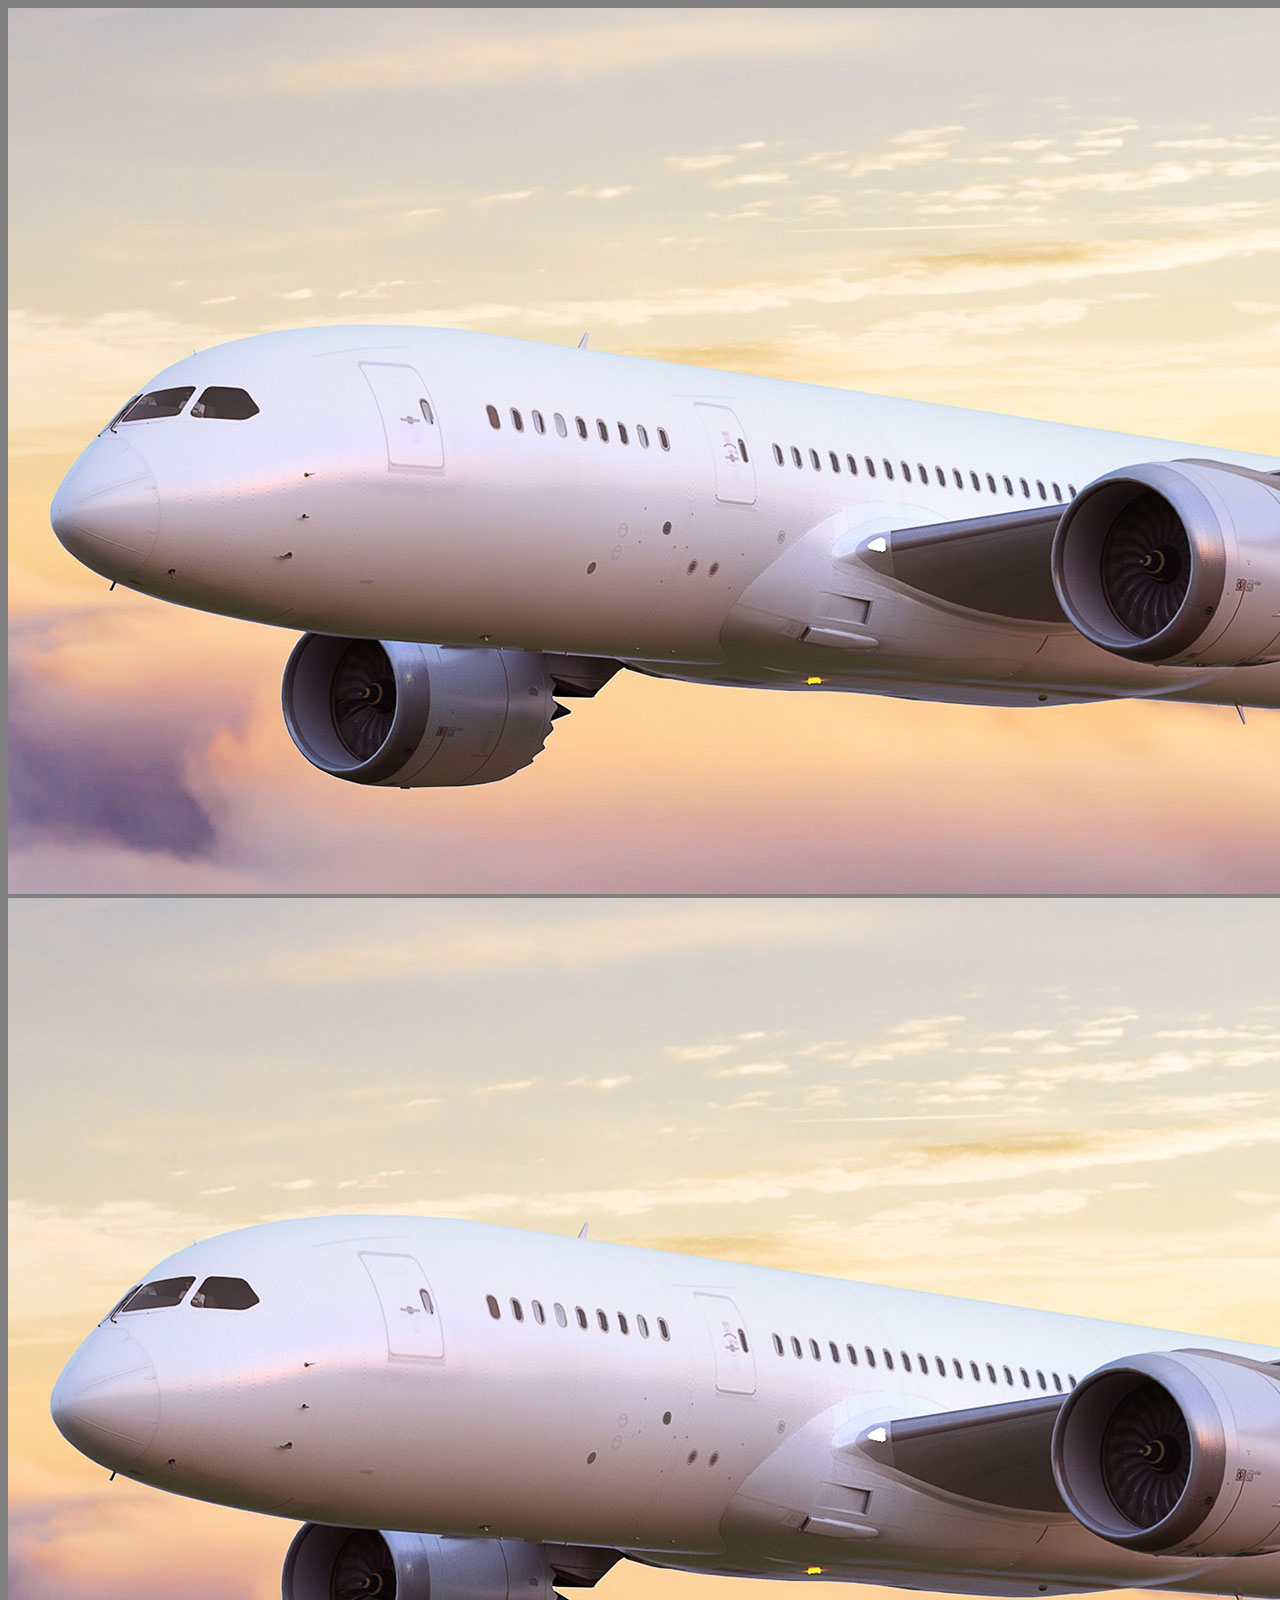
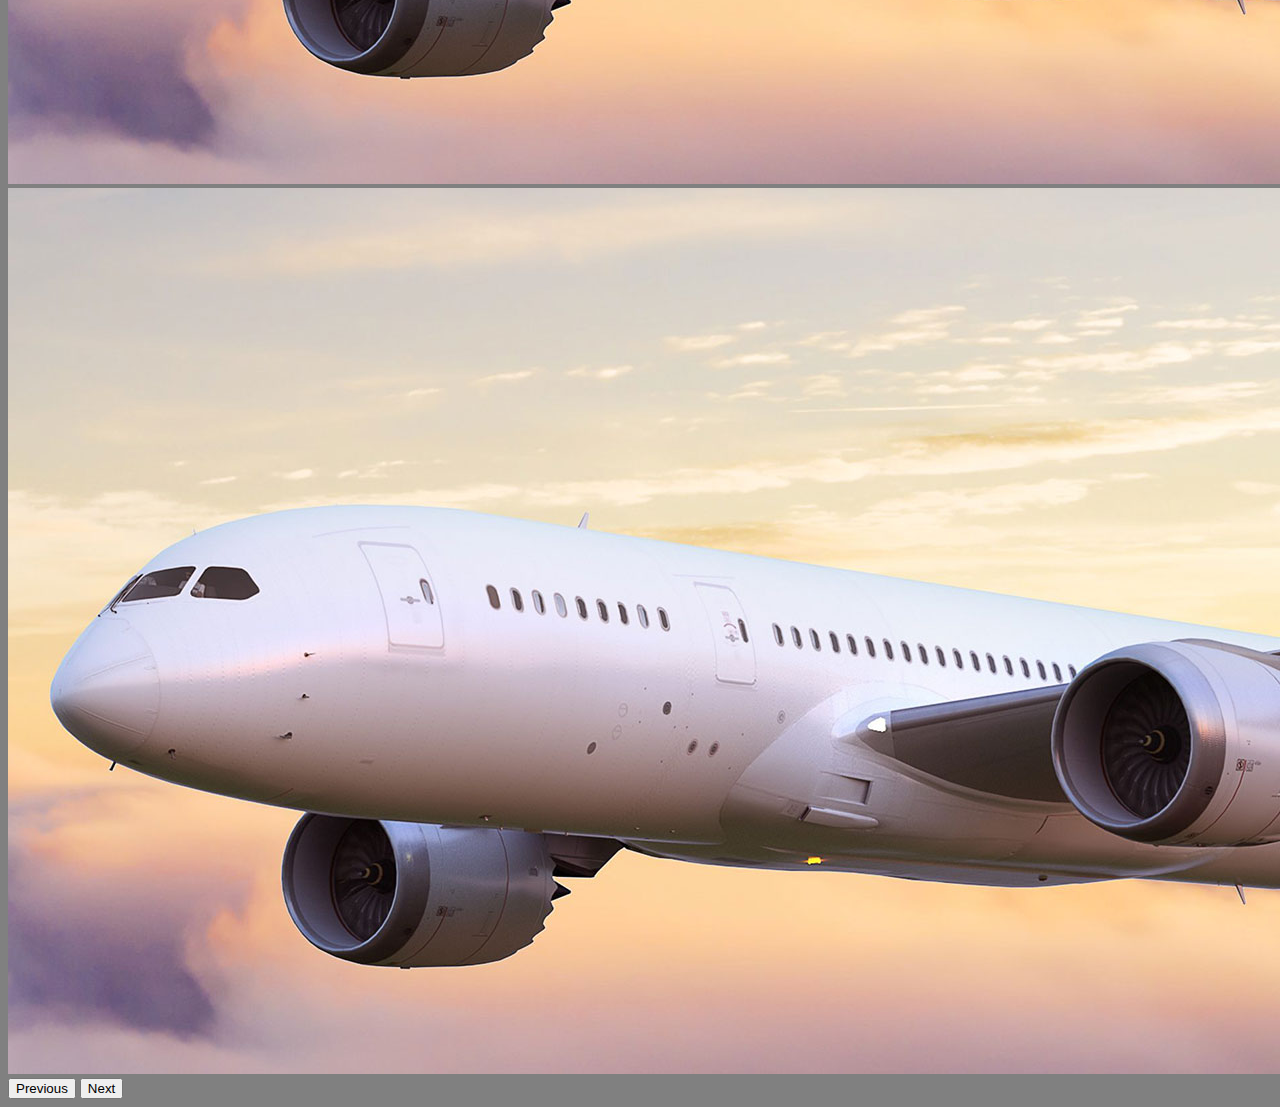
==== ws_javascript/index.html @ 860cf0c2 "js Ws" ====
<!DOCTYPE html>
<html lang="fr">
<head>
    <meta charset="UTF-8">
    <meta http-equiv="X-UA-Compatible" content="IE=edge">
    <meta name="viewport" content="width=device-width, initial-scale=1.0">
    <link href="https://cdn.jsdelivr.net/npm/bootstrap@5.3.0/dist/css/bootstrap.min.css" rel="stylesheet" integrity="sha384-9ndCyUaIbzAi2FUVXJi0CjmCapSmO7SnpJef0486qhLnuZ2cdeRhO02iuK6FUUVM" crossorigin="anonymous">
    <script src="https://cdn.jsdelivr.net/npm/bootstrap@5.3.0/dist/js/bootstrap.bundle.min.js" integrity="sha384-geWF76RCwLtnZ8qwWowPQNguL3RmwHVBC9FhGdlKrxdiJJigb/j/68SIy3Te4Bkz" crossorigin="anonymous"></script>

    <!-- <script src="https://code.jquery.com/jquery-3.5.1.min.js"></script> -->
    <script src="js/structure.js" defer></script>
    <link rel="stylesheet" href="css/style.css">
    <title>Document</title>
</head>
<body>
    <div id="alexis" class="carousel slide" data-bs-ride="carousel">
        <div class="carousel-inner">
          <div class="carousel-item active">
            <img src="img/avion.png" class="d-block w-100" alt="...">
          </div>
          <div class="carousel-item">
            <img src="img/avion.png" class="d-block w-100" alt="...">
          </div>
          <div class="carousel-item">
            <img src="img/avion.png" class="d-block w-100" alt="...">
          </div>
        </div>
        <button class="carousel-control-prev" type="button" data-bs-target="#carouselExampleAutoplaying" data-bs-slide="prev">
          <span class="carousel-control-prev-icon" aria-hidden="true"></span>
          <span class="visually-hidden">Previous</span>
        </button>
        <button class="carousel-control-next" type="button" data-bs-target="#carouselExampleAutoplaying" data-bs-slide="next">
          <span class="carousel-control-next-icon" aria-hidden="true"></span>
          <span class="visually-hidden">Next</span>
        </button>
    </div>
</body>
</html>
---- ws_javascript/css/style.css ----
body{
    background-color: gray;
}
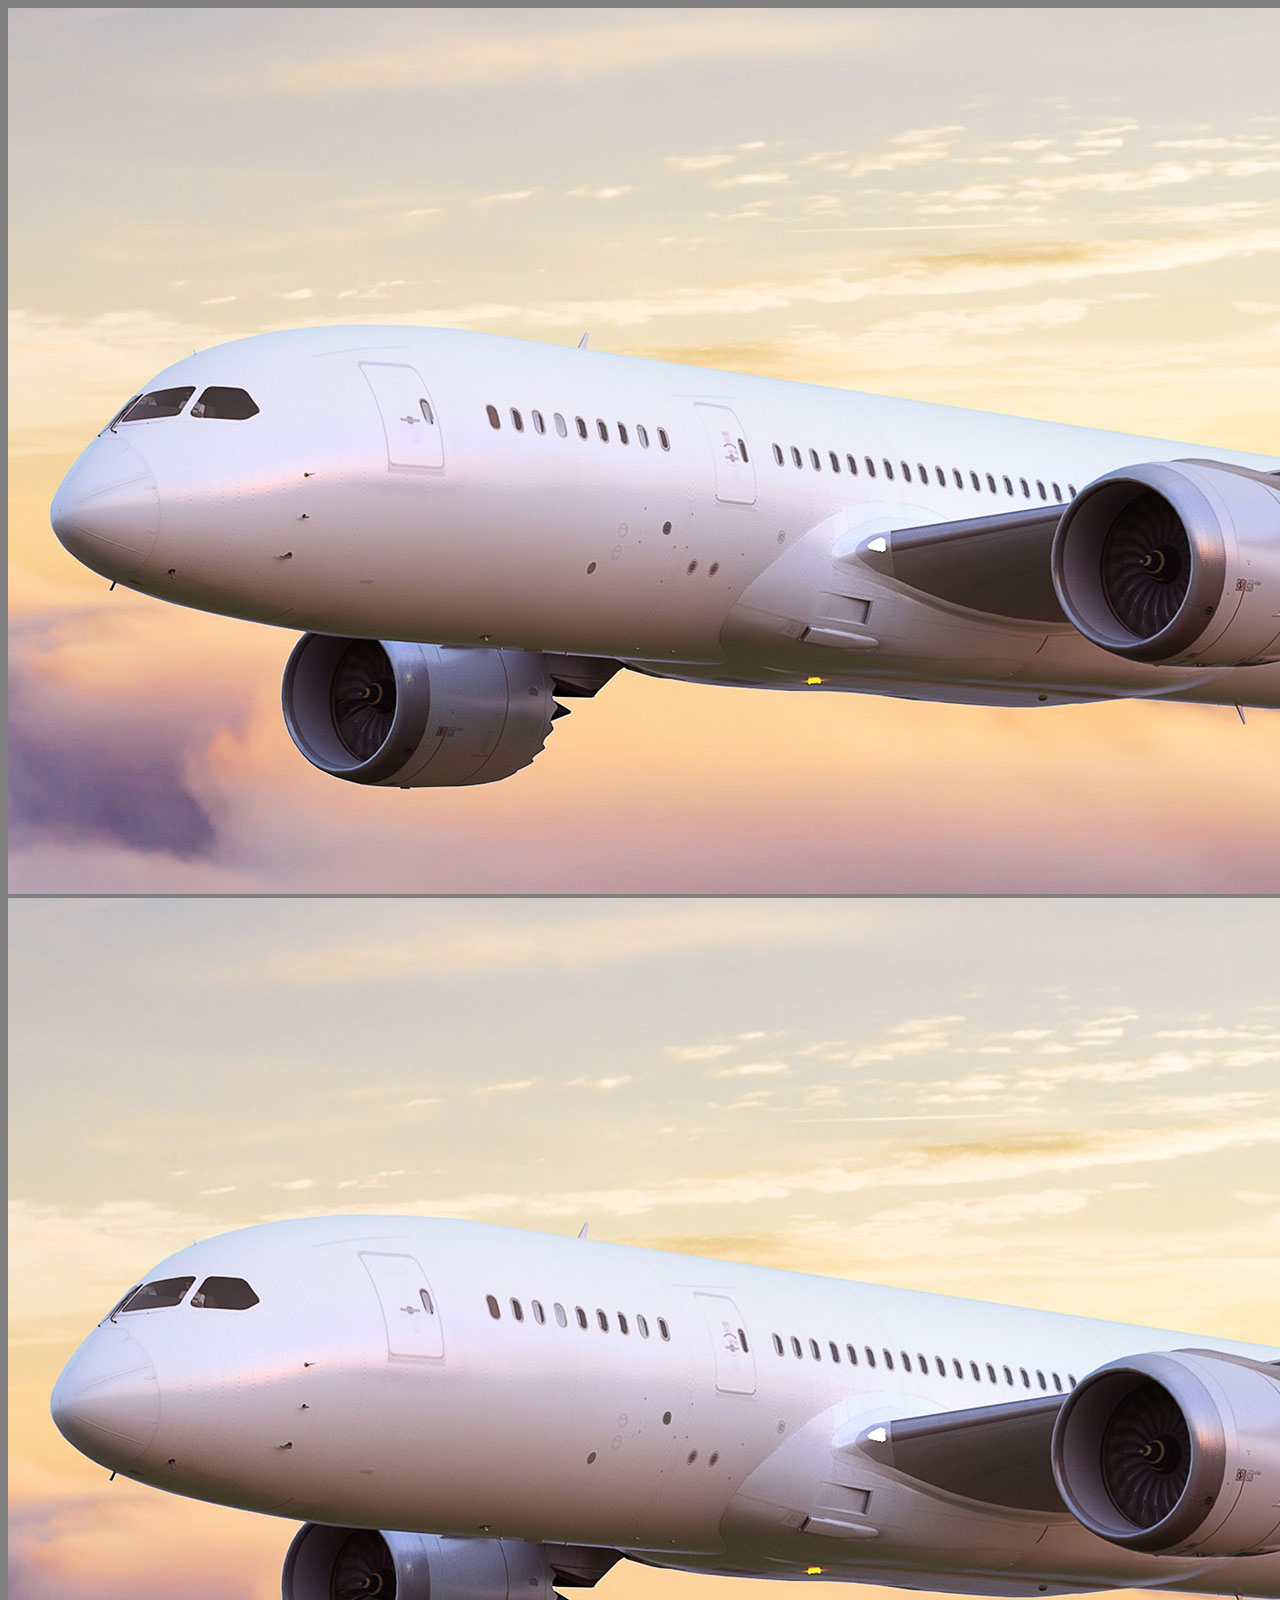
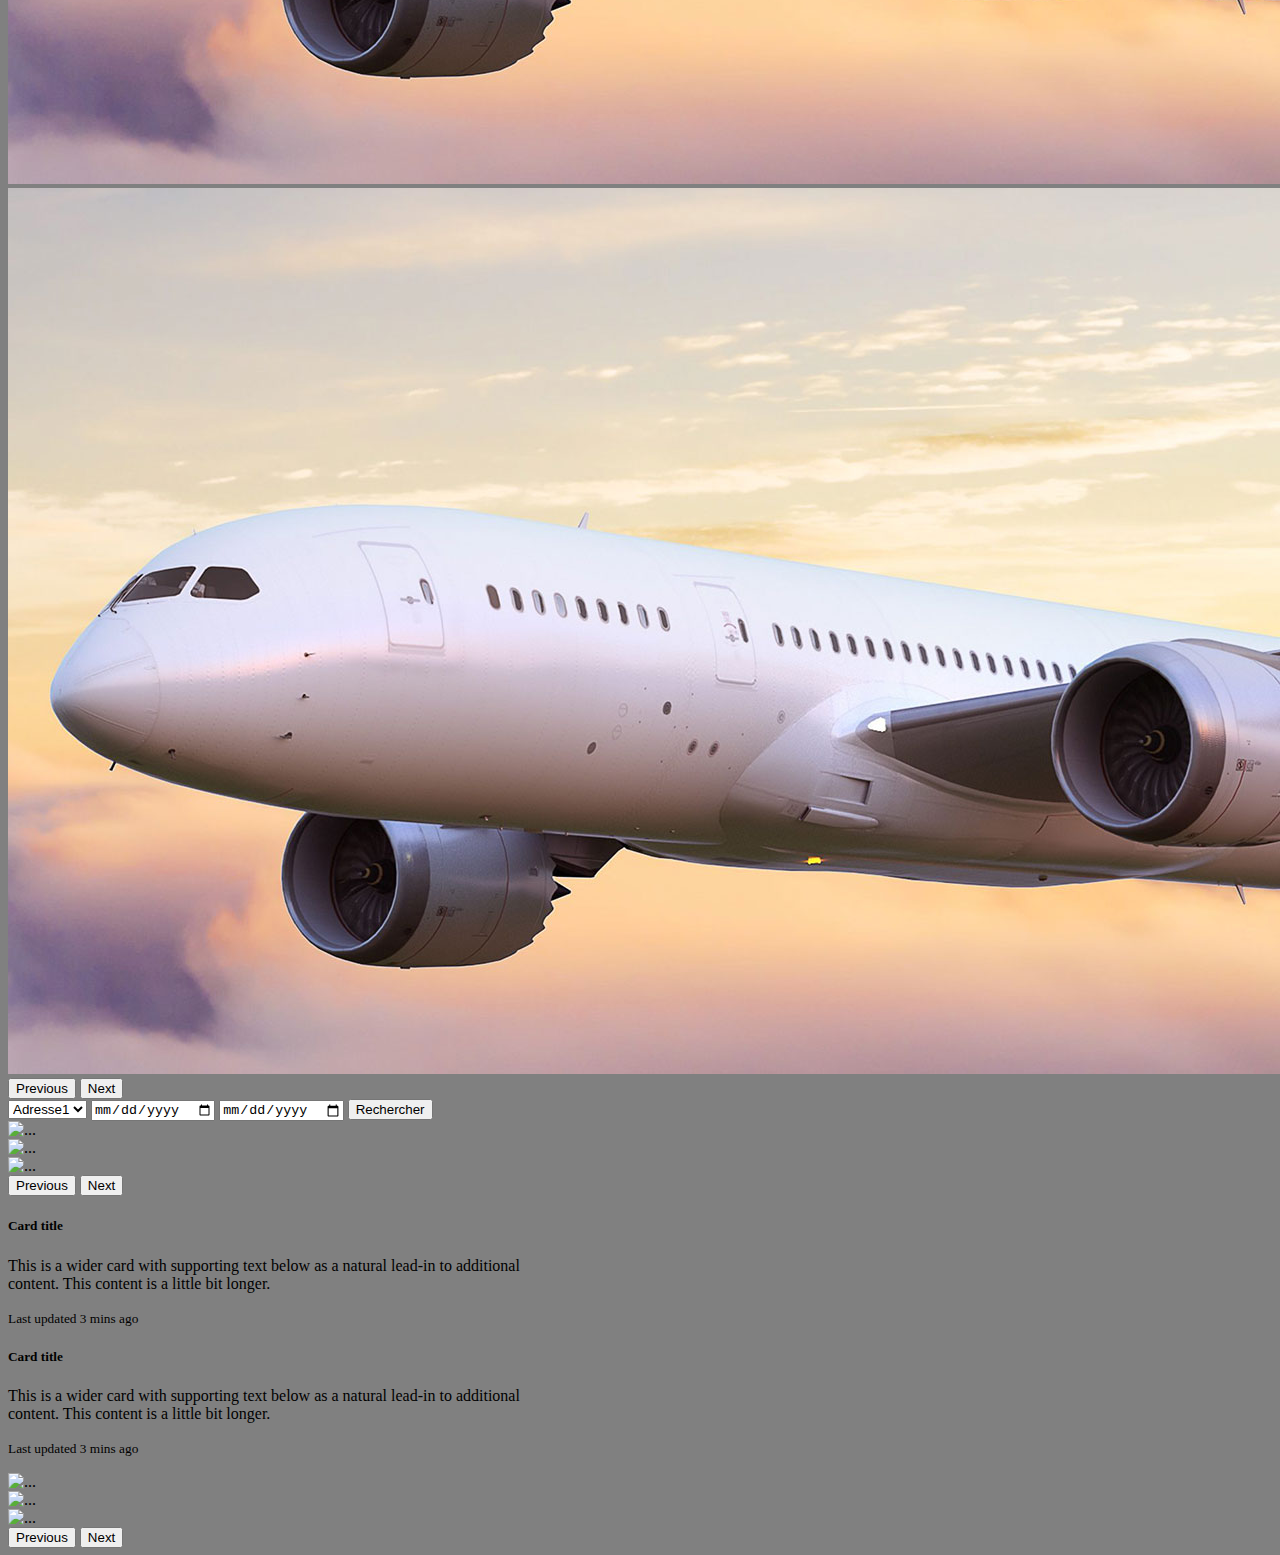
==== commit 1b94b8c5: "v1-2" ====
--- a/ws_javascript/index.html
+++ b/ws_javascript/index.html
@@ -13,26 +13,114 @@
     <title>Document</title>
 </head>
 <body>
-    <div id="alexis" class="carousel slide" data-bs-ride="carousel">
-        <div class="carousel-inner">
-          <div class="carousel-item active">
-            <img src="img/avion.png" class="d-block w-100" alt="...">
+  <header class="position-relative">
+     <div id="alexis" class="carousel slide" data-bs-ride="carousel">
+         <div class="carousel-inner">
+           <div class="carousel-item active">
+             <img src="img/avion.png" class="d-block w-100" alt="...">
+           </div>
+           <div class="carousel-item">
+             <img src="img/avion.png" class="d-block w-100" alt="...">
+           </div>
+           <div class="carousel-item">
+             <img src="img/avion.png" class="d-block w-100" alt="...">
+           </div>
+         </div>
+         <button class="carousel-control-prev" type="button" data-bs-target="#carouselExampleAutoplaying" data-bs-slide="prev">
+           <span class="carousel-control-prev-icon" aria-hidden="true"></span>
+           <span class="visually-hidden">Previous</span>
+         </button>
+         <button class="carousel-control-next" type="button" data-bs-target="#carouselExampleAutoplaying" data-bs-slide="next">
+           <span class="carousel-control-next-icon" aria-hidden="true"></span>
+           <span class="visually-hidden">Next</span>
+         </button>
+     </div>
+     <div class="formulaire position-absolute">
+             <form action="">
+                 <select name="adresses" id="">
+                     <option value="1">Adresse1</option>
+                     <option value="2">Adresse2</option>
+                     <option value="3">Adresse3</option>
+                     <option value="4">Adresse4</option>
+                 </select>
+                 <input type="date">
+                 <input type="date">
+                 <button>Rechercher</button>
+             </form>
+         </div>
+  </header>
+    <div>
+      <div class="card mb-3" style="max-width: 540px;">
+        <div class="row g-0">
+          <div class="col-md-4">
+            <div id="carouselExample1" class="carousel slide">
+              <div class="carousel-inner">
+                <div class="carousel-item active">
+                  <img src="https://cdn.discordapp.com/attachments/1126804856225681439/1126851500946247781/185.png" class="d-block w-100" alt="...">
+                </div>
+                <div class="carousel-item">
+                  <img src="https://cdn.discordapp.com/attachments/1126804856225681439/1126851500946247781/185.png" class="d-block w-100" alt="...">
+                </div>
+                <div class="carousel-item">
+                  <img src="https://cdn.discordapp.com/attachments/1126804856225681439/1126851500946247781/185.png" class="d-block w-100" alt="...">
+                </div>
+              </div>
+              <button class="carousel-control-prev" type="button" data-bs-target="#carouselExample1" data-bs-slide="prev">
+                <span class="carousel-control-prev-icon" aria-hidden="true"></span>
+                <span class="visually-hidden">Previous</span>
+              </button>
+              <button class="carousel-control-next" type="button" data-bs-target="#carouselExample1" data-bs-slide="next">
+                <span class="carousel-control-next-icon" aria-hidden="true"></span>
+                <span class="visually-hidden">Next</span>
+              </button>
+            </div>
           </div>
-          <div class="carousel-item">
-            <img src="img/avion.png" class="d-block w-100" alt="...">
-          </div>
-          <div class="carousel-item">
-            <img src="img/avion.png" class="d-block w-100" alt="...">
+          <div class="col-md-8">
+            <div class="card-body">
+              <h5 class="card-title">Card title</h5>
+              <p class="card-text">This is a wider card with supporting text below as a natural lead-in to additional content. This content is a little bit longer.</p>
+              <p class="card-text"><small class="text-body-secondary">Last updated 3 mins ago</small></p>
+            </div>
           </div>
         </div>
-        <button class="carousel-control-prev" type="button" data-bs-target="#carouselExampleAutoplaying" data-bs-slide="prev">
-          <span class="carousel-control-prev-icon" aria-hidden="true"></span>
-          <span class="visually-hidden">Previous</span>
-        </button>
-        <button class="carousel-control-next" type="button" data-bs-target="#carouselExampleAutoplaying" data-bs-slide="next">
-          <span class="carousel-control-next-icon" aria-hidden="true"></span>
-          <span class="visually-hidden">Next</span>
-        </button>
+      </div>
+      
+      <div class="card mb-3" style="max-width: 540px;">
+        <div class="row g-0">
+          <div class="col-md-8">
+            <div class="card-body">
+              <h5 class="card-title">Card title</h5>
+              <p class="card-text">This is a wider card with supporting text below as a natural lead-in to additional content. This content is a little bit longer.</p>
+              <p class="card-text"><small class="text-body-secondary">Last updated 3 mins ago</small></p>
+            </div>
+          </div>
+        
+          <div class="col-md-4">
+            <div id="carouselExample2" class="carousel slide">
+              <div class="carousel-inner">
+                <div class="carousel-item active">
+                  <img src="https://cdn.discordapp.com/attachments/1126804856225681439/1126851500946247781/185.png" class="d-block w-100" alt="...">
+                </div>
+                <div class="carousel-item">
+                  <img src="https://cdn.discordapp.com/attachments/1126804856225681439/1126851500946247781/185.png" class="d-block w-100" alt="...">
+                </div>
+                <div class="carousel-item">
+                  <img src="https://cdn.discordapp.com/attachments/1126804856225681439/1126851500946247781/185.png" class="d-block w-100" alt="...">
+                </div>
+              </div>
+              <button class="carousel-control-prev" type="button" data-bs-target="#carouselExample2" data-bs-slide="prev">
+                <span class="carousel-control-prev-icon" aria-hidden="true"></span>
+                <span class="visually-hidden">Previous</span>
+              </button>
+              <button class="carousel-control-next" type="button" data-bs-target="#carouselExample2" data-bs-slide="next">
+                <span class="carousel-control-next-icon" aria-hidden="true"></span>
+                <span class="visually-hidden">Next</span>
+              </button>
+        </div>
+      </div>
     </div>
+  </div>
+</div>
+
 </body>
 </html>--- a/ws_javascript/css/style.css
+++ b/ws_javascript/css/style.css
@@ -1,3 +1,11 @@
 body{
     background-color: gray;
 }
+.avion{
+    height: 350px;
+    width: 350px;
+}
+.formulaire {
+  bottom: 50px;
+  left: 40%;
+}